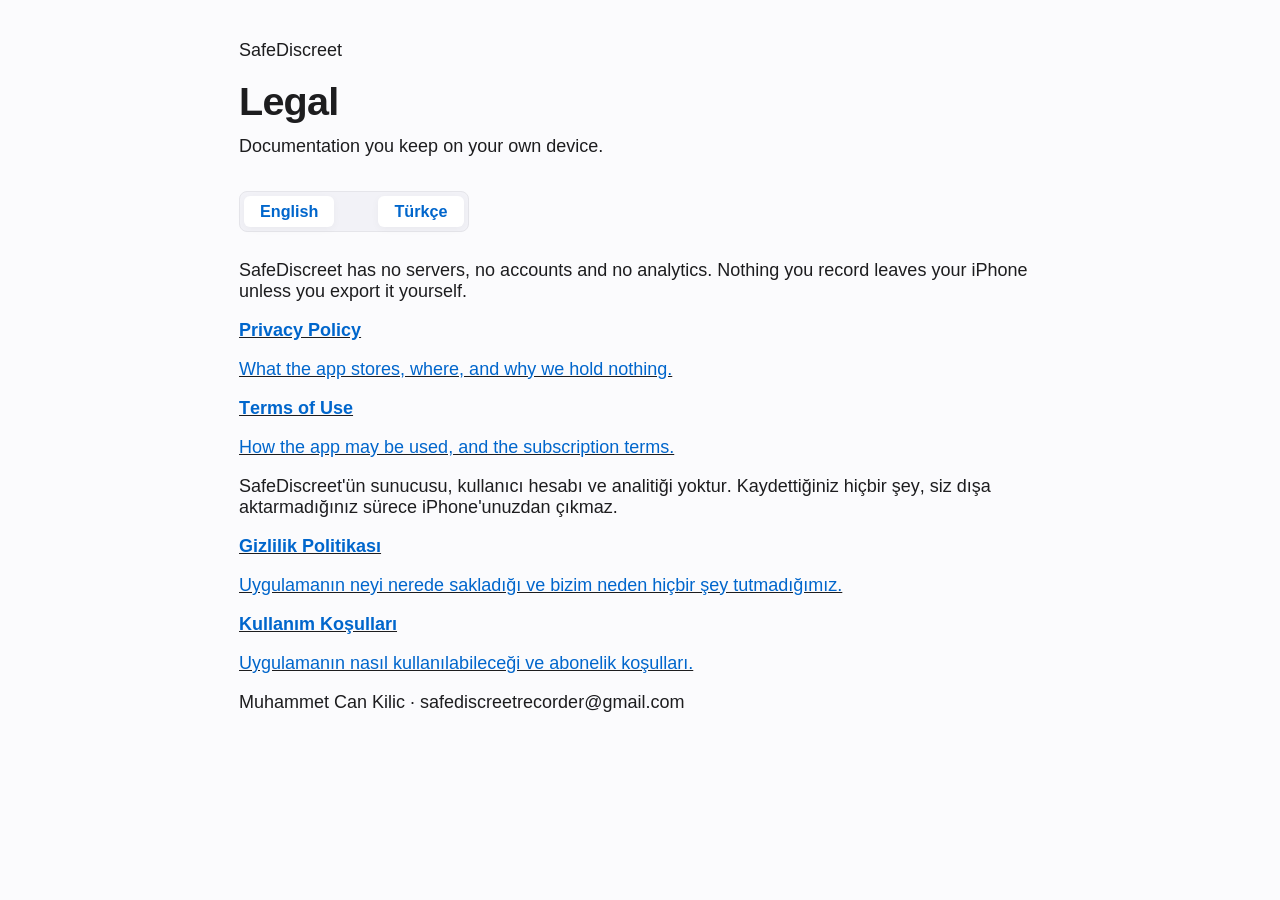
==== docs/index.html @ d343bc80 "Add files via upload" ====
<!DOCTYPE html PUBLIC "-//W3C//DTD HTML 4.01//EN" "http://www.w3.org/TR/html4/strict.dtd">
<html>
<head>
  <meta name="viewport" content="width=device-width, initial-scale=1.0">
  <link rel="stylesheet" href="style.css">
  <meta http-equiv="Content-Type" content="text/html; charset=utf-8">
  <meta http-equiv="Content-Style-Type" content="text/css">
  <title></title>
  <meta name="Description" content="SafeDiscreet privacy policy and terms of use.">
  <meta name="Generator" content="Cocoa HTML Writer">
  <meta name="CocoaVersion" content="2685.6">
  <style type="text/css">
    p.p1 {margin: 0.0px 0.0px 12.0px 0.0px; font: 12.0px Times; -webkit-text-stroke: #000000}
    p.p3 {margin: 0.0px 0.0px 0.0px 0.0px; font: 11.0px 'Helvetica Neue'; color: #000000; color: rgba(0, 0, 0, 0.85); -webkit-text-stroke: rgba(0, 0, 0, 0.85)}
    p.p4 {margin: 0.0px 0.0px 0.0px 0.0px; font: 12.6px Times; color: #0000e9; -webkit-text-stroke: #000000}
    p.p5 {margin: 0.0px 0.0px 0.0px 0.0px; font: 11.0px Times; color: #0000e9; -webkit-text-stroke: #000000}
    span.s1 {font-kerning: none}
    span.s2 {font-kerning: none; background-color: #a4a4a4}
    span.s3 {font: 12.0px Times; font-kerning: none; -webkit-text-stroke: 0px #000000}
    span.s4 {text-decoration: underline ; font-kerning: none}
    span.s5 {font: 11.0px Times; text-decoration: underline ; font-kerning: none}
  </style>
</head>
<body>
<p class="p1"><span class="s1">SafeDiscreet</span></p>
<h1 style="margin: 0.0px 0.0px 16.1px 0.0px; font: 24.0px Times; -webkit-text-stroke: #000000"><span class="s1"><b>Legal</b><b></b></span></h1>
<p class="p1"><span class="s1">Documentation you keep on your own device.</span></p>
<p class="p3"><span class="s2">English</span><span class="s3"> </span><span class="s2">Türkçe</span></p>
<p class="p1"><span class="s1">SafeDiscreet has no servers, no accounts and no analytics. Nothing you record leaves your iPhone unless you export it yourself.</span></p>
<p class="p4"><span class="s4"><a href="file:///Users/cankilic/Desktop/SafeVault/docs/privacy.html"><b>Privacy Policy</b><b></b></a></span></p>
<p class="p5"><span class="s4"><a href="file:///Users/cankilic/Desktop/SafeVault/docs/privacy.html">What the app stores, where, and why we hold nothing.<span class="s5"></span></a></span></p>
<p class="p4"><span class="s4"><a href="file:///Users/cankilic/Desktop/SafeVault/docs/terms.html"><b>Terms of Use</b><b></b></a></span></p>
<p class="p5"><span class="s4"><a href="file:///Users/cankilic/Desktop/SafeVault/docs/terms.html">How the app may be used, and the subscription terms.<span class="s5"></span></a></span></p>
<p class="p1"><span class="s1">SafeDiscreet'ün sunucusu, kullanıcı hesabı ve analitiği yoktur. Kaydettiğiniz hiçbir şey, siz dışa aktarmadığınız sürece iPhone'unuzdan çıkmaz.</span></p>
<p class="p4"><span class="s4"><a href="file:///Users/cankilic/Desktop/SafeVault/docs/privacy.html"><b>Gizlilik Politikası</b><b></b></a></span></p>
<p class="p5"><span class="s4"><a href="file:///Users/cankilic/Desktop/SafeVault/docs/privacy.html">Uygulamanın neyi nerede sakladığı ve bizim neden hiçbir şey tutmadığımız.<span class="s5"></span></a></span></p>
<p class="p4"><span class="s4"><a href="file:///Users/cankilic/Desktop/SafeVault/docs/terms.html"><b>Kullanım Koşulları</b><b></b></a></span></p>
<p class="p5"><span class="s4"><a href="file:///Users/cankilic/Desktop/SafeVault/docs/terms.html">Uygulamanın nasıl kullanılabileceği ve abonelik koşulları.<span class="s5"></span></a></span></p>
<p class="p1"><span class="s1">Muhammet Can Kilic · safediscreetrecorder@gmail.com</span></p>
</body>
</html>
---- docs/style.css ----
/* ==========================================================================
   SafeDiscreet Legal & Documentation Stylesheet
   ========================================================================== */

:root {
  --bg-color: #fbfbfd;
  --card-bg: #ffffff;
  --text-primary: #1d1d1f;
  --text-secondary: #6e6e73;
  --accent-color: #0066cc;
  --accent-hover: #004499;
  --border-color: #e5e5ea;
  --table-header-bg: #f2f2f7;
  --shadow-sm: 0 2px 8px rgba(0, 0, 0, 0.04);
  --radius-lg: 14px;
  --radius-md: 8px;
  --max-width: 850px;
}

@media (prefers-color-scheme: dark) {
  :root {
    --bg-color: #000000;
    --card-bg: #1c1c1e;
    --text-primary: #f5f5f7;
    --text-secondary: #a1a1a6;
    --accent-color: #2997ff;
    --accent-hover: #58a6ff;
    --border-color: #38383a;
    --table-header-bg: #2c2c2e;
    --shadow-sm: 0 2px 8px rgba(0, 0, 0, 0.3);
  }
}

/* --- Genel Sıfırlama ve Font Büyütme --- */
*, *::before, *::after {
  box-sizing: border-box;
}

html {
  font-family: -apple-system, BlinkMacSystemFont, "SF Pro Text", "SF Pro Display", "Helvetica Neue", Arial, sans-serif !important;
  font-size: 18px !important; /* Genel yazı boyutu büyütüldü */
  line-height: 1.65 !important;
  background-color: var(--bg-color) !important;
  color: var(--text-primary) !important;
  -webkit-font-smoothing: antialiased;
}

body {
  max-width: var(--max-width);
  margin: 0 auto !important;
  padding: 40px 24px 80px 24px !important;
  background-color: var(--bg-color) !important;
}

/* HTML içindeki gömülü font ve boyut ayarlarını ezme */
span, p, h1, h2, h3, li, td, th {
  font-family: inherit !important;
  font-size: inherit !important;
  color: inherit !important;
  -webkit-text-stroke: initial !important;
}

/* --- Başlıklar --- */
h1 {
  font-size: 2.2rem !important;
  font-weight: 700 !important;
  letter-spacing: -0.02em;
  margin: 16px 0 12px 0 !important;
}

h2 {
  font-size: 1.45rem !important;
  font-weight: 600 !important;
  margin-top: 40px !important;
  margin-bottom: 16px !important;
  padding-bottom: 8px;
  border-bottom: 1px solid var(--border-color);
}

p {
  font-size: 1rem !important;
  margin-bottom: 18px !important;
}

/* --- Dil Geçiş Butonları (TR / EN) --- */
/* HTML'deki p3 sınıfına sahip dil alanını buton grubuna dönüştürür */
p.p3 {
  display: inline-flex !important;
  gap: 6px !important;
  margin: 16px 0 28px 0 !important;
  padding: 4px !important;
  background-color: var(--table-header-bg) !important;
  border-radius: var(--radius-md) !important;
  border: 1px solid var(--border-color) !important;
}

p.p3 a, p.p3 span {
  display: inline-block !important;
  padding: 6px 16px !important;
  font-size: 0.9rem !important;
  font-weight: 600 !important;
  text-decoration: none !important;
  border-radius: 6px !important;
  transition: all 0.2s ease !important;
}

/* Pasif Dil Linki */
p.p3 a {
  color: var(--text-secondary) !important;
  background-color: transparent !important;
}

p.p3 a:hover {
  color: var(--text-primary) !important;
  background-color: rgba(0, 0, 0, 0.05) !important;
}

/* Aktif Dil (Seçili olan) */
p.p3 span.s2, p.p3 b {
  background-color: var(--card-bg) !important;
  color: var(--accent-color) !important;
  box-shadow: var(--shadow-sm) !important;
}

/* --- Bağlantılar --- */
a {
  color: var(--accent-color) !important;
  text-decoration: none !important;
  font-weight: 500 !important;
}

a:hover {
  text-decoration: underline !important;
}

/* --- Tablo Tasarımı --- */
table {
  width: 100% !important;
  border-collapse: separate !important;
  border-spacing: 0 !important;
  margin: 28px 0 !important;
  background-color: var(--card-bg) !important;
  border: 1px solid var(--border-color) !important;
  border-radius: var(--radius-lg) !important;
  overflow: hidden !important;
}

th, td {
  padding: 16px !important;
  text-align: left !important;
  vertical-align: top !important;
  font-size: 0.95rem !important;
  border-bottom: 1px solid var(--border-color) !important;
  width: auto !important;
}

tr:first-child td {
  background-color: var(--table-header-bg) !important;
  font-weight: 600 !important;
}

tr:last-child td {
  border-bottom: none !important;
}

/* --- Mobil Uyumluluk --- */
@media (max-width: 600px) {
  html {
    font-size: 16px !important;
  }
  
  body {
    padding: 20px 16px 60px 16px !important;
  }

  h1 {
    font-size: 1.8rem !important;
  }

  table {
    display: block !important;
    overflow-x: auto !important;
  }
}
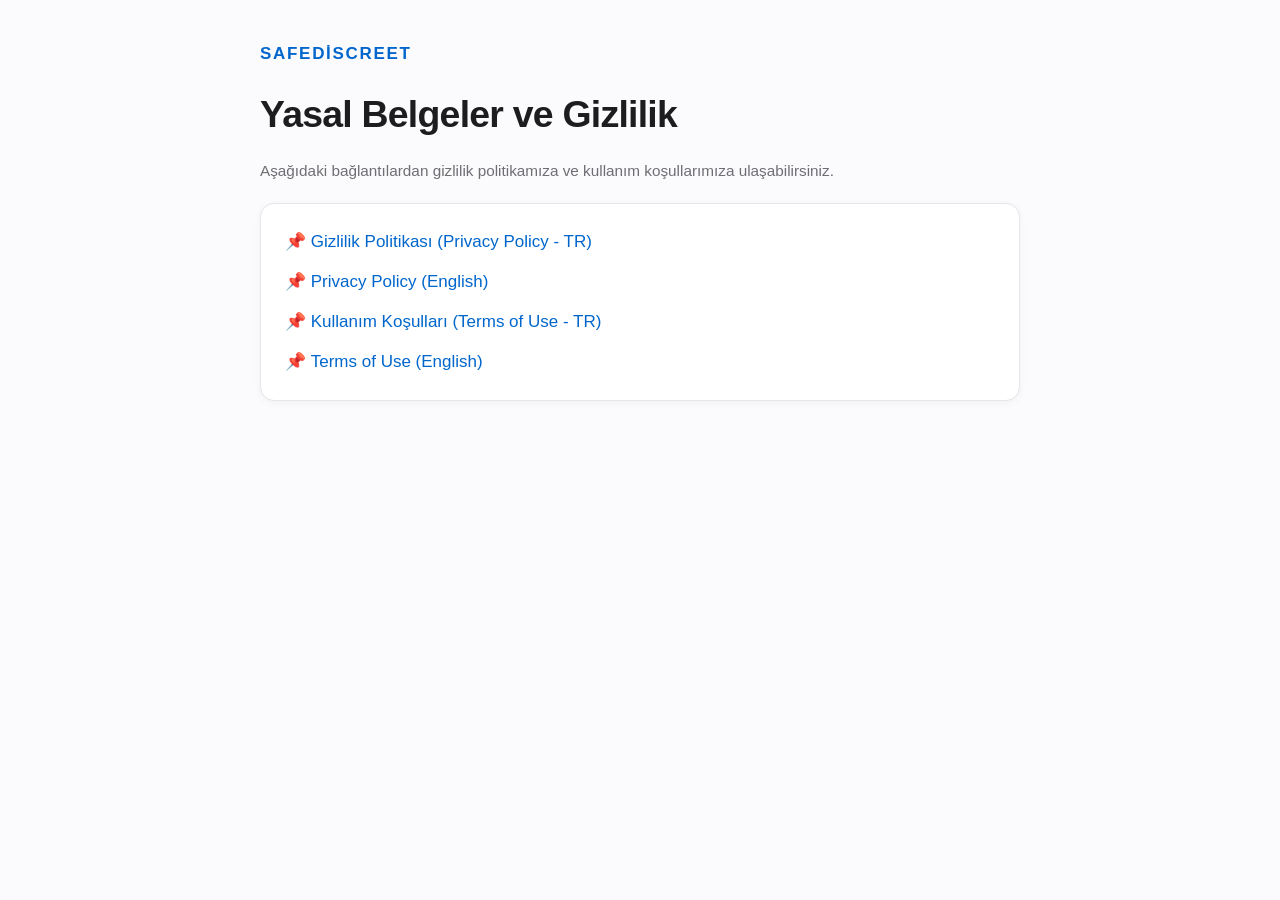
==== commit 0b386b03: "Update index.html" ====
--- a/docs/index.html
+++ b/docs/index.html
@@ -1,41 +1,23 @@
-<!DOCTYPE html PUBLIC "-//W3C//DTD HTML 4.01//EN" "http://www.w3.org/TR/html4/strict.dtd">
-<html>
+<!DOCTYPE html>
+<html lang="tr">
 <head>
+  <meta charset="UTF-8">
   <meta name="viewport" content="width=device-width, initial-scale=1.0">
+  <title>SafeDiscreet - Yasal Belgeler</title>
   <link rel="stylesheet" href="style.css">
-  <meta http-equiv="Content-Type" content="text/html; charset=utf-8">
-  <meta http-equiv="Content-Style-Type" content="text/css">
-  <title></title>
-  <meta name="Description" content="SafeDiscreet privacy policy and terms of use.">
-  <meta name="Generator" content="Cocoa HTML Writer">
-  <meta name="CocoaVersion" content="2685.6">
-  <style type="text/css">
-    p.p1 {margin: 0.0px 0.0px 12.0px 0.0px; font: 12.0px Times; -webkit-text-stroke: #000000}
-    p.p3 {margin: 0.0px 0.0px 0.0px 0.0px; font: 11.0px 'Helvetica Neue'; color: #000000; color: rgba(0, 0, 0, 0.85); -webkit-text-stroke: rgba(0, 0, 0, 0.85)}
-    p.p4 {margin: 0.0px 0.0px 0.0px 0.0px; font: 12.6px Times; color: #0000e9; -webkit-text-stroke: #000000}
-    p.p5 {margin: 0.0px 0.0px 0.0px 0.0px; font: 11.0px Times; color: #0000e9; -webkit-text-stroke: #000000}
-    span.s1 {font-kerning: none}
-    span.s2 {font-kerning: none; background-color: #a4a4a4}
-    span.s3 {font: 12.0px Times; font-kerning: none; -webkit-text-stroke: 0px #000000}
-    span.s4 {text-decoration: underline ; font-kerning: none}
-    span.s5 {font: 11.0px Times; text-decoration: underline ; font-kerning: none}
-  </style>
 </head>
 <body>
-<p class="p1"><span class="s1">SafeDiscreet</span></p>
-<h1 style="margin: 0.0px 0.0px 16.1px 0.0px; font: 24.0px Times; -webkit-text-stroke: #000000"><span class="s1"><b>Legal</b><b></b></span></h1>
-<p class="p1"><span class="s1">Documentation you keep on your own device.</span></p>
-<p class="p3"><span class="s2">English</span><span class="s3"> </span><span class="s2">Türkçe</span></p>
-<p class="p1"><span class="s1">SafeDiscreet has no servers, no accounts and no analytics. Nothing you record leaves your iPhone unless you export it yourself.</span></p>
-<p class="p4"><span class="s4"><a href="file:///Users/cankilic/Desktop/SafeVault/docs/privacy.html"><b>Privacy Policy</b><b></b></a></span></p>
-<p class="p5"><span class="s4"><a href="file:///Users/cankilic/Desktop/SafeVault/docs/privacy.html">What the app stores, where, and why we hold nothing.<span class="s5"></span></a></span></p>
-<p class="p4"><span class="s4"><a href="file:///Users/cankilic/Desktop/SafeVault/docs/terms.html"><b>Terms of Use</b><b></b></a></span></p>
-<p class="p5"><span class="s4"><a href="file:///Users/cankilic/Desktop/SafeVault/docs/terms.html">How the app may be used, and the subscription terms.<span class="s5"></span></a></span></p>
-<p class="p1"><span class="s1">SafeDiscreet'ün sunucusu, kullanıcı hesabı ve analitiği yoktur. Kaydettiğiniz hiçbir şey, siz dışa aktarmadığınız sürece iPhone'unuzdan çıkmaz.</span></p>
-<p class="p4"><span class="s4"><a href="file:///Users/cankilic/Desktop/SafeVault/docs/privacy.html"><b>Gizlilik Politikası</b><b></b></a></span></p>
-<p class="p5"><span class="s4"><a href="file:///Users/cankilic/Desktop/SafeVault/docs/privacy.html">Uygulamanın neyi nerede sakladığı ve bizim neden hiçbir şey tutmadığımız.<span class="s5"></span></a></span></p>
-<p class="p4"><span class="s4"><a href="file:///Users/cankilic/Desktop/SafeVault/docs/terms.html"><b>Kullanım Koşulları</b><b></b></a></span></p>
-<p class="p5"><span class="s4"><a href="file:///Users/cankilic/Desktop/SafeVault/docs/terms.html">Uygulamanın nasıl kullanılabileceği ve abonelik koşulları.<span class="s5"></span></a></span></p>
-<p class="p1"><span class="s1">Muhammet Can Kilic · safediscreetrecorder@gmail.com</span></p>
+  <p class="brand-title">SafeDiscreet</p>
+  <h1>Yasal Belgeler ve Gizlilik</h1>
+  <p class="subtext">Aşağıdaki bağlantılardan gizlilik politikamıza ve kullanım koşullarımıza ulaşabilirsiniz.</p>
+
+  <div class="nav-card">
+    <ul>
+      <li>📌 <a href="privacy.html">Gizlilik Politikası (Privacy Policy - TR)</a></li>
+      <li>📌 <a href="privacy_en.html">Privacy Policy (English)</a></li>
+      <li>📌 <a href="terms.html">Kullanım Koşulları (Terms of Use - TR)</a></li>
+      <li>📌 <a href="terms_en.html">Terms of Use (English)</a></li>
+    </ul>
+  </div>
 </body>
-</html>+</html>
--- a/docs/style.css
+++ b/docs/style.css
@@ -1,5 +1,5 @@
 /* ==========================================================================
-   SafeDiscreet Legal & Documentation Stylesheet
+   SafeDiscreet - Apple Style Documentation & Legal Stylesheet
    ========================================================================== */
 
 :root {
@@ -12,9 +12,10 @@
   --border-color: #e5e5ea;
   --table-header-bg: #f2f2f7;
   --shadow-sm: 0 2px 8px rgba(0, 0, 0, 0.04);
+  --shadow-md: 0 4px 16px rgba(0, 0, 0, 0.08);
   --radius-lg: 14px;
   --radius-md: 8px;
-  --max-width: 850px;
+  --max-width: 800px;
 }
 
 @media (prefers-color-scheme: dark) {
@@ -28,17 +29,19 @@
     --border-color: #38383a;
     --table-header-bg: #2c2c2e;
     --shadow-sm: 0 2px 8px rgba(0, 0, 0, 0.3);
+    --shadow-md: 0 4px 16px rgba(0, 0, 0, 0.5);
   }
 }
 
-/* --- Genel Sıfırlama ve Font Büyütme --- */
 *, *::before, *::after {
   box-sizing: border-box;
+  margin: 0;
+  padding: 0;
 }
 
 html {
-  font-family: -apple-system, BlinkMacSystemFont, "SF Pro Text", "SF Pro Display", "Helvetica Neue", Arial, sans-serif !important;
-  font-size: 18px !important; /* Genel yazı boyutu büyütüldü */
+  font-family: -apple-system, BlinkMacSystemFont, "SF Pro Text", "SF Pro Display", "Helvetica Neue", Helvetica, Arial, sans-serif !important;
+  font-size: 17px !important;
   line-height: 1.65 !important;
   background-color: var(--bg-color) !important;
   color: var(--text-primary) !important;
@@ -48,137 +51,153 @@
 body {
   max-width: var(--max-width);
   margin: 0 auto !important;
-  padding: 40px 24px 80px 24px !important;
+  padding: 40px 20px 80px 20px !important;
   background-color: var(--bg-color) !important;
 }
 
-/* HTML içindeki gömülü font ve boyut ayarlarını ezme */
-span, p, h1, h2, h3, li, td, th {
+/* Eski inline stilleri ezme */
+span, p, h1, h2, h3, li, td, th, a {
   font-family: inherit !important;
-  font-size: inherit !important;
   color: inherit !important;
   -webkit-text-stroke: initial !important;
 }
 
-/* --- Başlıklar --- */
+.brand-title {
+  font-size: 0.85rem;
+  font-weight: 700;
+  text-transform: uppercase;
+  letter-spacing: 0.1em;
+  color: var(--accent-color) !important;
+  margin-bottom: 4px;
+}
+
 h1 {
   font-size: 2.2rem !important;
   font-weight: 700 !important;
   letter-spacing: -0.02em;
-  margin: 16px 0 12px 0 !important;
+  margin-bottom: 12px !important;
 }
 
 h2 {
-  font-size: 1.45rem !important;
+  font-size: 1.35rem !important;
   font-weight: 600 !important;
-  margin-top: 40px !important;
-  margin-bottom: 16px !important;
-  padding-bottom: 8px;
+  margin-top: 36px !important;
+  margin-bottom: 12px !important;
+  padding-bottom: 6px;
   border-bottom: 1px solid var(--border-color);
 }
 
 p {
   font-size: 1rem !important;
-  margin-bottom: 18px !important;
-}
-
-/* --- Dil Geçiş Butonları (TR / EN) --- */
-/* HTML'deki p3 sınıfına sahip dil alanını buton grubuna dönüştürür */
-p.p3 {
-  display: inline-flex !important;
-  gap: 6px !important;
-  margin: 16px 0 28px 0 !important;
-  padding: 4px !important;
-  background-color: var(--table-header-bg) !important;
-  border-radius: var(--radius-md) !important;
-  border: 1px solid var(--border-color) !important;
-}
-
-p.p3 a, p.p3 span {
-  display: inline-block !important;
-  padding: 6px 16px !important;
+  margin-bottom: 16px !important;
+  color: var(--text-primary) !important;
+}
+
+.subtext {
+  color: var(--text-secondary) !important;
   font-size: 0.9rem !important;
-  font-weight: 600 !important;
+}
+
+/* Dil Seçici Buton Grubu */
+.lang-switch {
+  display: inline-flex;
+  gap: 4px;
+  margin: 12px 0 24px 0;
+  padding: 4px;
+  background-color: var(--table-header-bg);
+  border-radius: var(--radius-md);
+  border: 1px solid var(--border-color);
+}
+
+.lang-switch a, .lang-switch span {
+  display: inline-block;
+  padding: 6px 14px;
+  font-size: 0.85rem;
+  font-weight: 600;
   text-decoration: none !important;
-  border-radius: 6px !important;
-  transition: all 0.2s ease !important;
-}
-
-/* Pasif Dil Linki */
-p.p3 a {
+  border-radius: 6px;
+  transition: all 0.2s ease;
+}
+
+.lang-switch a {
   color: var(--text-secondary) !important;
-  background-color: transparent !important;
-}
-
-p.p3 a:hover {
+}
+
+.lang-switch a:hover {
   color: var(--text-primary) !important;
-  background-color: rgba(0, 0, 0, 0.05) !important;
-}
-
-/* Aktif Dil (Seçili olan) */
-p.p3 span.s2, p.p3 b {
-  background-color: var(--card-bg) !important;
+}
+
+.lang-switch span.active {
+  background-color: var(--card-bg);
   color: var(--accent-color) !important;
-  box-shadow: var(--shadow-sm) !important;
-}
-
-/* --- Bağlantılar --- */
+  box-shadow: var(--shadow-sm);
+}
+
+/* Bağlantılar */
 a {
   color: var(--accent-color) !important;
   text-decoration: none !important;
-  font-weight: 500 !important;
+  font-weight: 500;
 }
 
 a:hover {
   text-decoration: underline !important;
 }
 
-/* --- Tablo Tasarımı --- */
+/* Kart & Tablo Yapısı */
+.nav-card {
+  background: var(--card-bg);
+  border: 1px solid var(--border-color);
+  border-radius: var(--radius-lg);
+  padding: 24px;
+  margin-top: 20px;
+  box-shadow: var(--shadow-sm);
+}
+
+.nav-card ul {
+  list-style: none;
+  padding: 0;
+}
+
+.nav-card li {
+  margin-bottom: 12px;
+}
+
+.nav-card li:last-child {
+  margin-bottom: 0;
+}
+
 table {
   width: 100% !important;
   border-collapse: separate !important;
   border-spacing: 0 !important;
-  margin: 28px 0 !important;
-  background-color: var(--card-bg) !important;
-  border: 1px solid var(--border-color) !important;
-  border-radius: var(--radius-lg) !important;
-  overflow: hidden !important;
+  margin: 24px 0 !important;
+  background-color: var(--card-bg);
+  border: 1px solid var(--border-color);
+  border-radius: var(--radius-lg);
+  overflow: hidden;
+  box-shadow: var(--shadow-sm);
 }
 
 th, td {
-  padding: 16px !important;
+  padding: 14px 16px !important;
   text-align: left !important;
   vertical-align: top !important;
-  font-size: 0.95rem !important;
-  border-bottom: 1px solid var(--border-color) !important;
-  width: auto !important;
+  font-size: 0.92rem !important;
+  border-bottom: 1px solid var(--border-color);
 }
 
 tr:first-child td {
-  background-color: var(--table-header-bg) !important;
-  font-weight: 600 !important;
+  background-color: var(--table-header-bg);
+  font-weight: 600;
 }
 
 tr:last-child td {
-  border-bottom: none !important;
-}
-
-/* --- Mobil Uyumluluk --- */
+  border-bottom: none;
+}
+
 @media (max-width: 600px) {
-  html {
-    font-size: 16px !important;
-  }
-  
-  body {
-    padding: 20px 16px 60px 16px !important;
-  }
-
-  h1 {
-    font-size: 1.8rem !important;
-  }
-
-  table {
-    display: block !important;
-    overflow-x: auto !important;
-  }
-}+  body { padding: 20px 16px 60px 16px !important; }
+  h1 { font-size: 1.8rem !important; }
+  table { display: block; overflow-x: auto; }
+}
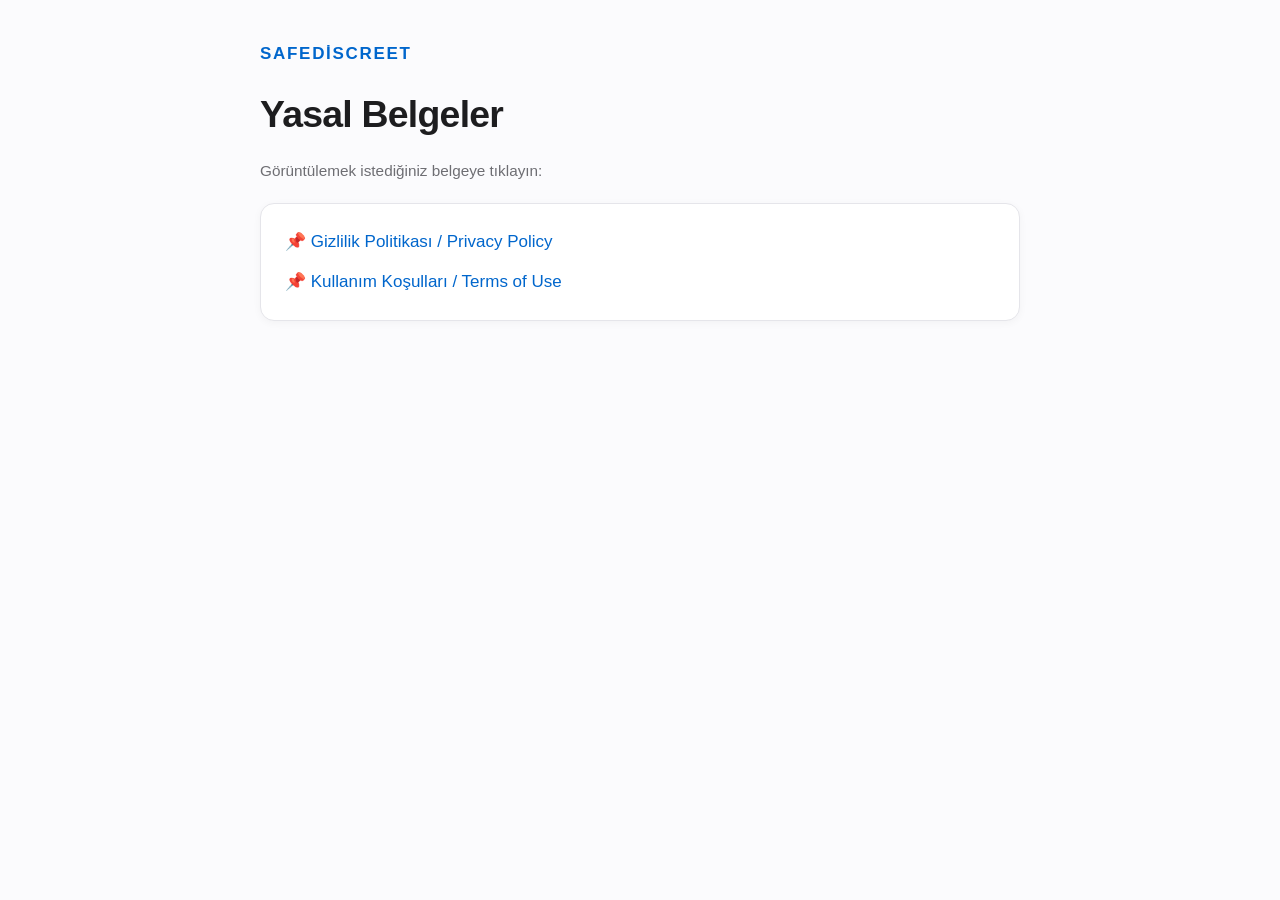
==== commit 431fd2fc: "Update index.html" ====
--- a/docs/index.html
+++ b/docs/index.html
@@ -8,15 +8,13 @@
 </head>
 <body>
   <p class="brand-title">SafeDiscreet</p>
-  <h1>Yasal Belgeler ve Gizlilik</h1>
-  <p class="subtext">Aşağıdaki bağlantılardan gizlilik politikamıza ve kullanım koşullarımıza ulaşabilirsiniz.</p>
+  <h1>Yasal Belgeler</h1>
+  <p class="subtext">Görüntülemek istediğiniz belgeye tıklayın:</p>
 
   <div class="nav-card">
     <ul>
-      <li>📌 <a href="privacy.html">Gizlilik Politikası (Privacy Policy - TR)</a></li>
-      <li>📌 <a href="privacy_en.html">Privacy Policy (English)</a></li>
-      <li>📌 <a href="terms.html">Kullanım Koşulları (Terms of Use - TR)</a></li>
-      <li>📌 <a href="terms_en.html">Terms of Use (English)</a></li>
+      <li>📌 <a href="privacy.html">Gizlilik Politikası / Privacy Policy</a></li>
+      <li>📌 <a href="terms.html">Kullanım Koşulları / Terms of Use</a></li>
     </ul>
   </div>
 </body>
--- a/docs/style.css
+++ b/docs/style.css
@@ -1,5 +1,5 @@
 /* ==========================================================================
-   SafeDiscreet - Apple Style Documentation & Legal Stylesheet
+   SafeDiscreet - Apple Style Single-Page Legal Stylesheet
    ========================================================================== */
 
 :root {
@@ -12,7 +12,6 @@
   --border-color: #e5e5ea;
   --table-header-bg: #f2f2f7;
   --shadow-sm: 0 2px 8px rgba(0, 0, 0, 0.04);
-  --shadow-md: 0 4px 16px rgba(0, 0, 0, 0.08);
   --radius-lg: 14px;
   --radius-md: 8px;
   --max-width: 800px;
@@ -29,7 +28,6 @@
     --border-color: #38383a;
     --table-header-bg: #2c2c2e;
     --shadow-sm: 0 2px 8px rgba(0, 0, 0, 0.3);
-    --shadow-md: 0 4px 16px rgba(0, 0, 0, 0.5);
   }
 }
 
@@ -40,11 +38,12 @@
 }
 
 html {
-  font-family: -apple-system, BlinkMacSystemFont, "SF Pro Text", "SF Pro Display", "Helvetica Neue", Helvetica, Arial, sans-serif !important;
+  font-family: -apple-system, BlinkMacSystemFont, "SF Pro Text", "SF Pro Display", "Helvetica Neue", Arial, sans-serif !important;
   font-size: 17px !important;
   line-height: 1.65 !important;
   background-color: var(--bg-color) !important;
   color: var(--text-primary) !important;
+  scroll-behavior: smooth;
   -webkit-font-smoothing: antialiased;
 }
 
@@ -55,7 +54,6 @@
   background-color: var(--bg-color) !important;
 }
 
-/* Eski inline stilleri ezme */
 span, p, h1, h2, h3, li, td, th, a {
   font-family: inherit !important;
   color: inherit !important;
@@ -90,7 +88,6 @@
 p {
   font-size: 1rem !important;
   margin-bottom: 16px !important;
-  color: var(--text-primary) !important;
 }
 
 .subtext {
@@ -98,7 +95,7 @@
   font-size: 0.9rem !important;
 }
 
-/* Dil Seçici Buton Grubu */
+/* Sayfa İçi Dil Atlama Butonları */
 .lang-switch {
   display: inline-flex;
   gap: 4px;
@@ -109,31 +106,23 @@
   border: 1px solid var(--border-color);
 }
 
-.lang-switch a, .lang-switch span {
+.lang-switch a {
   display: inline-block;
-  padding: 6px 14px;
+  padding: 6px 16px;
   font-size: 0.85rem;
   font-weight: 600;
   text-decoration: none !important;
   border-radius: 6px;
+  color: var(--text-secondary) !important;
   transition: all 0.2s ease;
 }
 
-.lang-switch a {
-  color: var(--text-secondary) !important;
-}
-
 .lang-switch a:hover {
-  color: var(--text-primary) !important;
-}
-
-.lang-switch span.active {
   background-color: var(--card-bg);
   color: var(--accent-color) !important;
   box-shadow: var(--shadow-sm);
 }
 
-/* Bağlantılar */
 a {
   color: var(--accent-color) !important;
   text-decoration: none !important;
@@ -144,7 +133,6 @@
   text-decoration: underline !important;
 }
 
-/* Kart & Tablo Yapısı */
 .nav-card {
   background: var(--card-bg);
   border: 1px solid var(--border-color);
@@ -156,7 +144,6 @@
 
 .nav-card ul {
   list-style: none;
-  padding: 0;
 }
 
 .nav-card li {
@@ -165,6 +152,12 @@
 
 .nav-card li:last-child {
   margin-bottom: 0;
+}
+
+.section-divider {
+  margin: 60px 0;
+  border: 0;
+  border-top: 2px dashed var(--border-color);
 }
 
 table {
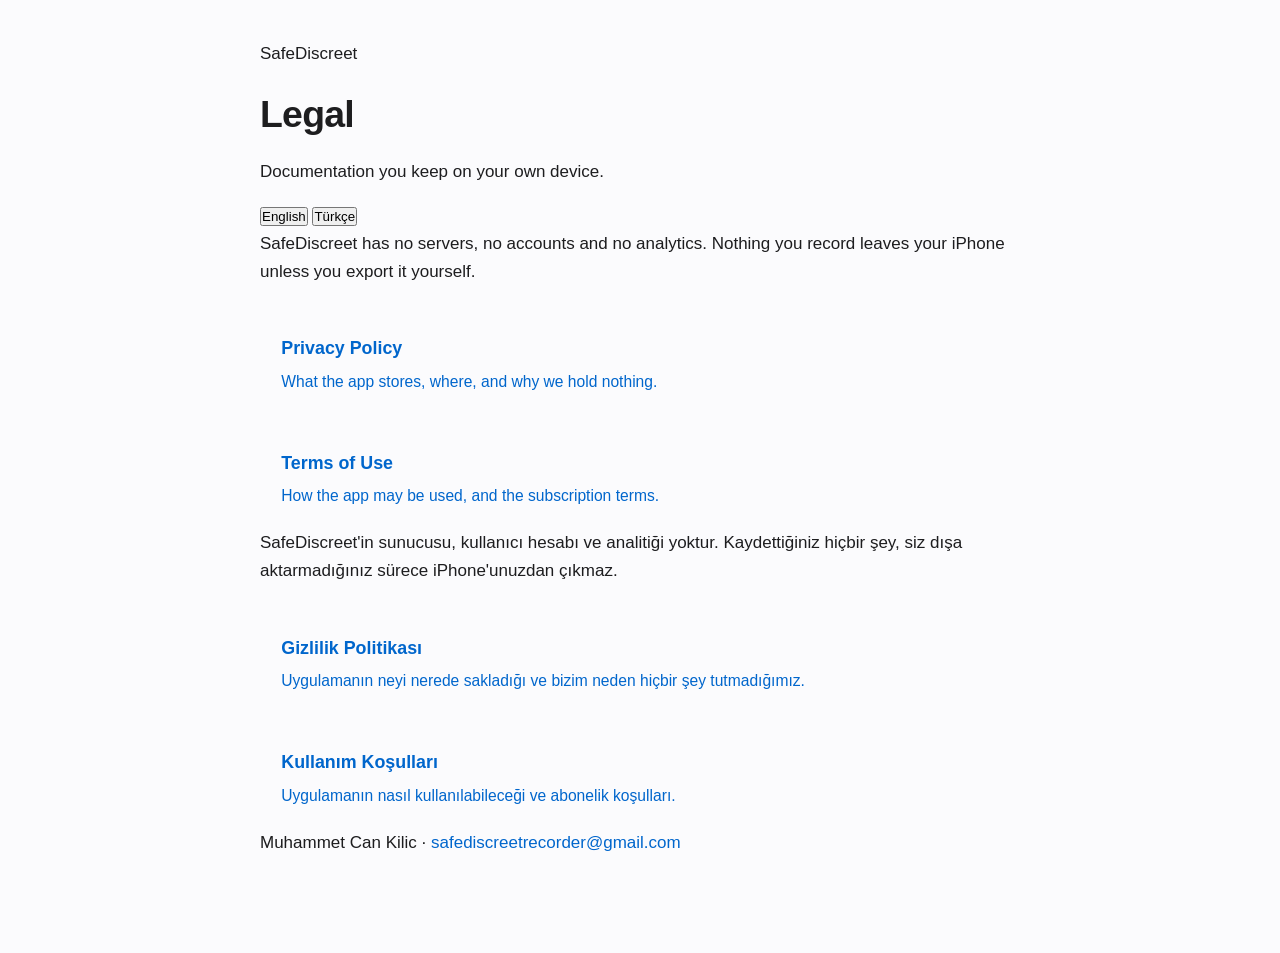
==== commit a92a73cb: "Update index.html" ====
--- a/docs/index.html
+++ b/docs/index.html
@@ -1,21 +1,96 @@
-<!DOCTYPE html>
-<html lang="tr">
+<!doctype html>
+<html lang="en">
 <head>
-  <meta charset="UTF-8">
-  <meta name="viewport" content="width=device-width, initial-scale=1.0">
-  <title>SafeDiscreet - Yasal Belgeler</title>
-  <link rel="stylesheet" href="style.css">
+<meta charset="utf-8">
+<meta name="viewport" content="width=device-width, initial-scale=1">
+<title>SafeDiscreet — Legal</title>
+<meta name="description" content="SafeDiscreet privacy policy and terms of use.">
+<link rel="stylesheet" href="style.css">
+<style>
+  .cards { display: grid; gap: 0.9rem; margin-top: 1.75rem; }
+  .card {
+    display: block;
+    padding: 1.1rem 1.25rem;
+    border: 1px solid var(--rule);
+    border-radius: 12px;
+    background: var(--surface);
+    text-decoration: none;
+    color: inherit;
+  }
+  .card:hover { border-color: var(--accent); }
+  .card strong { display: block; font-size: 1.05rem; margin-bottom: 0.25rem; color: var(--accent); }
+  .card span { color: var(--muted); font-size: 0.92rem; }
+</style>
 </head>
 <body>
-  <p class="brand-title">SafeDiscreet</p>
-  <h1>Yasal Belgeler</h1>
-  <p class="subtext">Görüntülemek istediğiniz belgeye tıklayın:</p>
 
-  <div class="nav-card">
-    <ul>
-      <li>📌 <a href="privacy.html">Gizlilik Politikası / Privacy Policy</a></li>
-      <li>📌 <a href="terms.html">Kullanım Koşulları / Terms of Use</a></li>
-    </ul>
-  </div>
+<header class="masthead">
+  <p class="wordmark">SafeDiscreet</p>
+  <h1 data-doc-title>Legal</h1>
+  <p class="dates" data-tagline>Documentation you keep on your own device.</p>
+  <nav class="langbar">
+    <button type="button" data-set-lang="en" aria-pressed="true">English</button>
+    <button type="button" data-set-lang="tr" aria-pressed="false">Türkçe</button>
+  </nav>
+</header>
+
+<main>
+  <section data-lang="en" class="is-active">
+    <div class="lede">
+      <p>SafeDiscreet has no servers, no accounts and no analytics. Nothing you record leaves your iPhone unless you export it yourself.</p>
+    </div>
+    <div class="cards">
+      <a class="card" href="privacy.html"><strong>Privacy Policy</strong><span>What the app stores, where, and why we hold nothing.</span></a>
+      <a class="card" href="terms.html"><strong>Terms of Use</strong><span>How the app may be used, and the subscription terms.</span></a>
+    </div>
+  </section>
+
+  <section data-lang="tr">
+    <div class="lede">
+      <p>SafeDiscreet'in sunucusu, kullanıcı hesabı ve analitiği yoktur. Kaydettiğiniz hiçbir şey, siz dışa aktarmadığınız sürece iPhone'unuzdan çıkmaz.</p>
+    </div>
+    <div class="cards">
+      <a class="card" href="privacy.html"><strong>Gizlilik Politikası</strong><span>Uygulamanın neyi nerede sakladığı ve bizim neden hiçbir şey tutmadığımız.</span></a>
+      <a class="card" href="terms.html"><strong>Kullanım Koşulları</strong><span>Uygulamanın nasıl kullanılabileceği ve abonelik koşulları.</span></a>
+    </div>
+  </section>
+</main>
+
+<footer>
+  <p>Muhammet Can Kilic · <a href="mailto:safediscreetrecorder@gmail.com">safediscreetrecorder@gmail.com</a></p>
+</footer>
+
+<script>
+(function () {
+  var titles   = { en: "Legal", tr: "Yasal" };
+  var taglines = {
+    en: "Documentation you keep on your own device.",
+    tr: "Kendi cihazınızda tuttuğunuz belgeleme."
+  };
+
+  function apply(lang) {
+    document.querySelectorAll("[data-lang]").forEach(function (el) {
+      el.classList.toggle("is-active", el.getAttribute("data-lang") === lang);
+    });
+    document.querySelectorAll("[data-set-lang]").forEach(function (btn) {
+      btn.setAttribute("aria-pressed", btn.getAttribute("data-set-lang") === lang ? "true" : "false");
+    });
+    document.documentElement.lang = lang;
+    document.querySelector("[data-doc-title]").textContent = titles[lang];
+    document.querySelector("[data-tagline]").textContent = taglines[lang];
+    try { localStorage.setItem("sd-lang", lang); } catch (e) {}
+  }
+
+  var saved;
+  try { saved = localStorage.getItem("sd-lang"); } catch (e) {}
+  var initial = saved || ((navigator.language || "en").toLowerCase().indexOf("tr") === 0 ? "tr" : "en");
+  apply(initial);
+
+  document.querySelectorAll("[data-set-lang]").forEach(function (btn) {
+    btn.addEventListener("click", function () { apply(btn.getAttribute("data-set-lang")); });
+  });
+})();
+</script>
+
 </body>
 </html>
